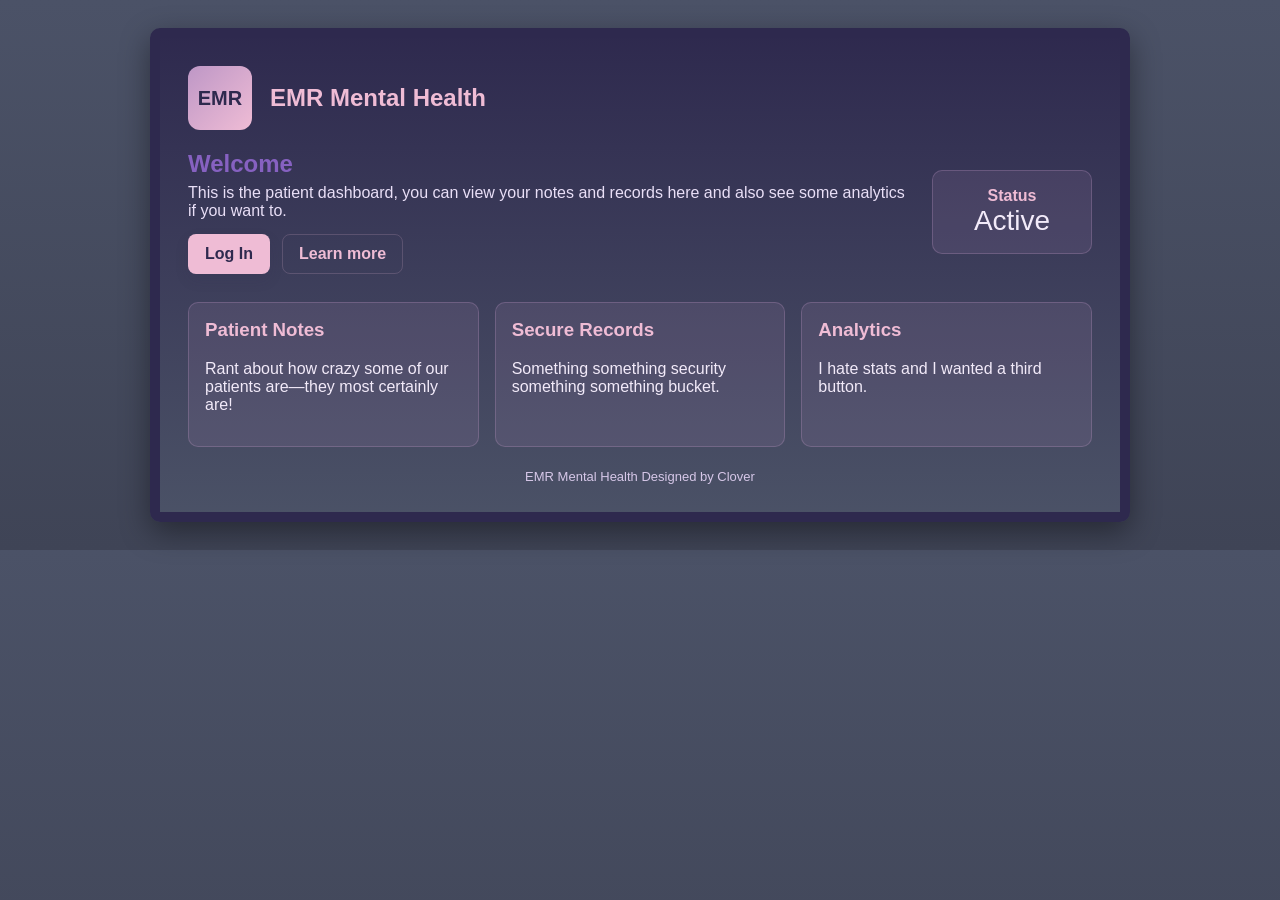
==== index.html @ 2f7600e8 "Remove button span from Patient Notes section Signed-off-by: Kamiah Long <klong16@leomail.tamuc.edu>" ====
<!--This is the main patient dashboard file-->
<!DOCTYPE html>
<html lang="en">
<head>
    <meta charset="utf-8">
    <meta name="viewport" content="width=device-width,initial-scale=1">
    <title>EMR MENTAL HEALTH</title>
    <style>
        :root{
            --space-indigo: #2E294E;
            --pastel-petal: #EFBCD5;
            --lilac: #BE97C6;
            --lavender: #8661C1;
            --charcoal: #4B5267;
            --bg: var(--charcoal);
            --card-bg: rgba(190,151,198,0.12);
            --max-width: 980px;
        }

        *{box-sizing:border-box}

        body{
            margin:0;
            font-family: Inter, 'Comic Sans MS', sans-serif;
            background: linear-gradient(180deg,var(--bg),#3f4456);
            color: var(--lavender);
            padding:28px;
            display:flex;
            justify-content:center;
        }

        .page{
            width:100%;
            max-width:var(--max-width);
            border:10px solid var(--space-indigo);
            border-radius:10px;
            background: linear-gradient(180deg, rgba(46,41,78,0.98), rgba(75,82,103,0.95));
            padding:28px;
            box-shadow: 0 10px 30px rgba(0,0,0,0.4);
        }

        header{
            display:flex;
            align-items:center;
            gap:18px;
            margin-bottom:20px;
        }

        .logo{
            width:64px;
            height:64px;
            border-radius:12px;
            background: linear-gradient(135deg,var(--lilac),var(--pastel-petal));
            display:flex;
            align-items:center;
            justify-content:center;
            font-weight:700;
            color:var(--space-indigo);
            font-size:20px;
        }

        h1{margin:0;font-size:24px;color:var(--pastel-petal)}

        .hero{
            display:flex;
            gap:20px;
            align-items:center;
            justify-content:space-between;
            margin:18px 0 28px;
        }

        .hero .intro{flex:1}

        .actions{display:flex;gap:12px;margin-top:14px}

        .btn{
            display:inline-flex;
            align-items:center;
            gap:8px;
            background:var(--pastel-petal);
            color:var(--space-indigo);
            padding:10px 16px;
            border-radius:8px;
            border:1px solid transparent;
            cursor:pointer;
            font-weight:600;
            text-decoration:none;
            transition:transform .12s ease, box-shadow .12s ease, opacity .12s ease;
            box-shadow: 0 6px 14px rgba(46,41,78,0.12);
        }

        .btn:hover{
            transform:translateY(-2px);
            box-shadow: 0 14px 30px rgba(46,41,78,0.18);
        }

        .btn.secondary{
            background:transparent;
            color:var(--pastel-petal);
            border-color: rgba(239,188,213,0.18);
            box-shadow:none;
        }

        .features{
            display:grid;
            grid-template-columns:repeat(auto-fit,minmax(220px,1fr));
            gap:16px;
        }

        .card{
            background:var(--card-bg);
            border:1px solid rgba(190,151,198,0.28);
            padding:16px;
            border-radius:10px;
            color:#F2EAF9;
        }

        footer{
            margin-top:22px;
            color:#D6C7E8;
            text-align:center;
            font-size:13px;
        }

        @media (max-width:560px){
            h1{font-size:20px}
            .hero{flex-direction:column;align-items:flex-start}
        }
    </style>
</head>
<body>
    <div class="page">
        <header>
            <div class="logo">EMR</div>
            <div>
                <h1>EMR Mental Health</h1>
            </div>
        </header>

        <section class="hero">
            <div class="intro">
                <h2 style="color:var(--lavender);margin:0 0 6px">Welcome</h2>
                <p style="margin:0;color:#E9DFF7">
                    This is the patient dashboard, you can view your notes and records here and also see some analytics if you want to.
                </p>

               <div class="actions">
                    <a href="login.html" class="btn">Log In</a>
                    <a href="https://docs.google.com/document/d/1b1k0NWspwYsnq8gtGChDM9a-HhbY0ipM/edit?usp=sharing" 
                        class="btn secondary" target="_blank" rel="noopener">
                    Learn more
                    </a>
                </div>
                
            </div>

            <div style="min-width:160px;max-width:220px">
                <div class="card" style="text-align:center">
                    <strong style="display:block;color:var(--pastel-petal)">Status</strong>
                    <span style="font-size:28px">Active</span>
                </div>
            </div>
        </section>

        <section class="features">
            <a href="Patient Notes.html" class="card-link" style="text-decoration: none; color: inherit;">
                <div class="card">
                    <h3 style="margin-top:0; color:var(--pastel-petal)">Patient Notes</h3>
                    <p>Rant about how crazy some of our patients are—they most certainly are!</p>
                </div>
            </a>

            <div class="card">
                <h3 style="margin-top:0;color:var(--pastel-petal)">Secure Records</h3>
                <p>Something something security something something bucket.</p>
            </div>

            <div class="card">
                <h3 style="margin-top:0;color:var(--pastel-petal)">Analytics</h3>
                <p>I hate stats and I wanted a third button.</p>
            </div>
        </section>

        <footer>
            EMR Mental Health Designed by Clover
        </footer>
    </div>
</body>
</html>
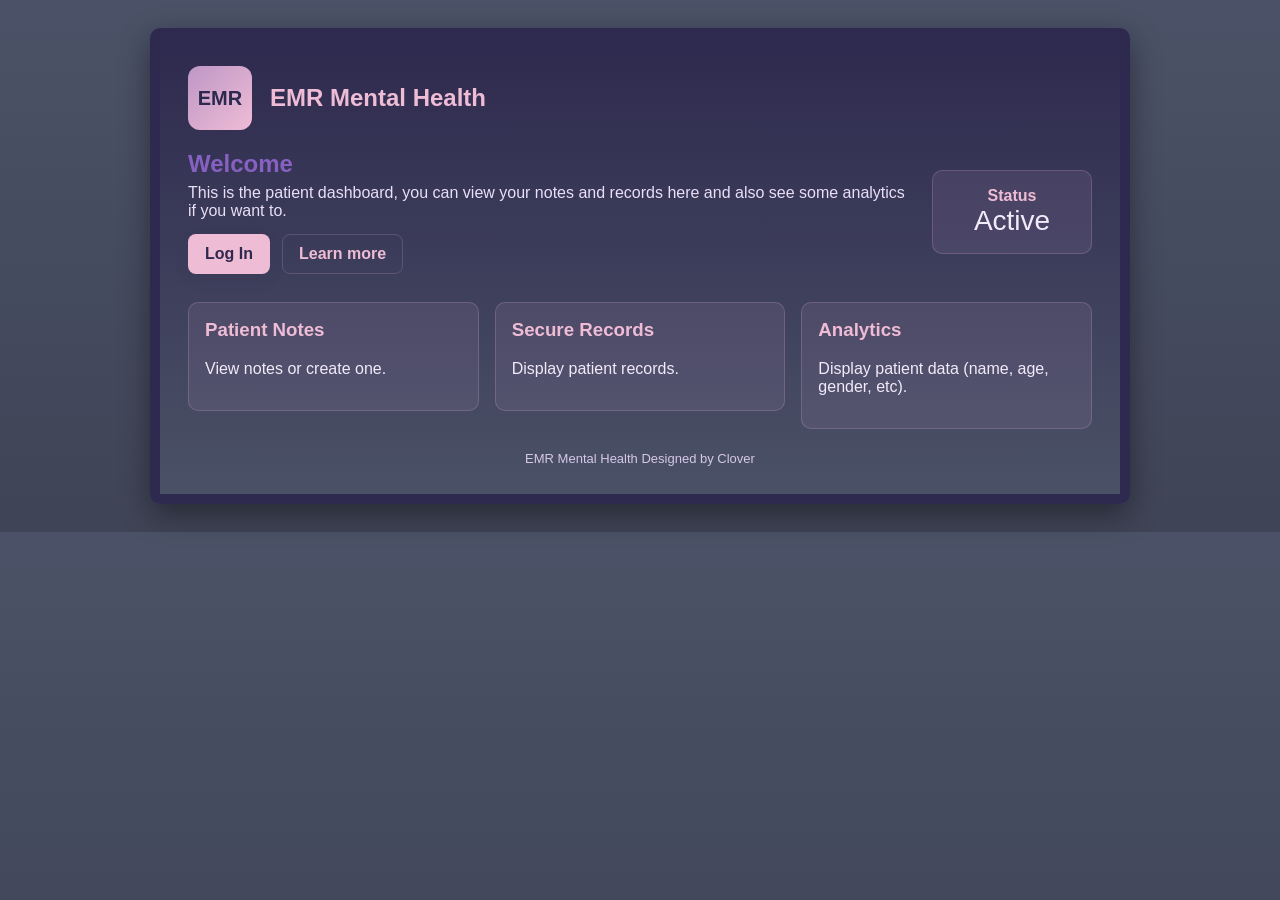
==== commit b4e1c6ec: "Update patient notes and analytics descriptions Signed-off-by: Kamiah Long <klong16@leomail.tamuc.ed" ====
--- a/index.html
+++ b/index.html
@@ -166,19 +166,21 @@
             <a href="Patient Notes.html" class="card-link" style="text-decoration: none; color: inherit;">
                 <div class="card">
                     <h3 style="margin-top:0; color:var(--pastel-petal)">Patient Notes</h3>
-                    <p>Rant about how crazy some of our patients are—they most certainly are!</p>
+                    <p>View notes or create one.</p>
                 </div>
             </a>
 
+            <a href="Secure Records.html" class="card-link" style="text-decoration: none; color: inherit;">
             <div class="card">
                 <h3 style="margin-top:0;color:var(--pastel-petal)">Secure Records</h3>
-                <p>Something something security something something bucket.</p>
+                <p>Display patient records.</p>
             </div>
 
+            <a href="Patient Analytics.html" class="card-link" style="text-decoration: none; color: inherit;">
             <div class="card">
                 <h3 style="margin-top:0;color:var(--pastel-petal)">Analytics</h3>
-                <p>I hate stats and I wanted a third button.</p>
-            </div>
+                <p>Display patient data (name, age, gender, etc). </p>
+            </div>   
         </section>
 
         <footer>
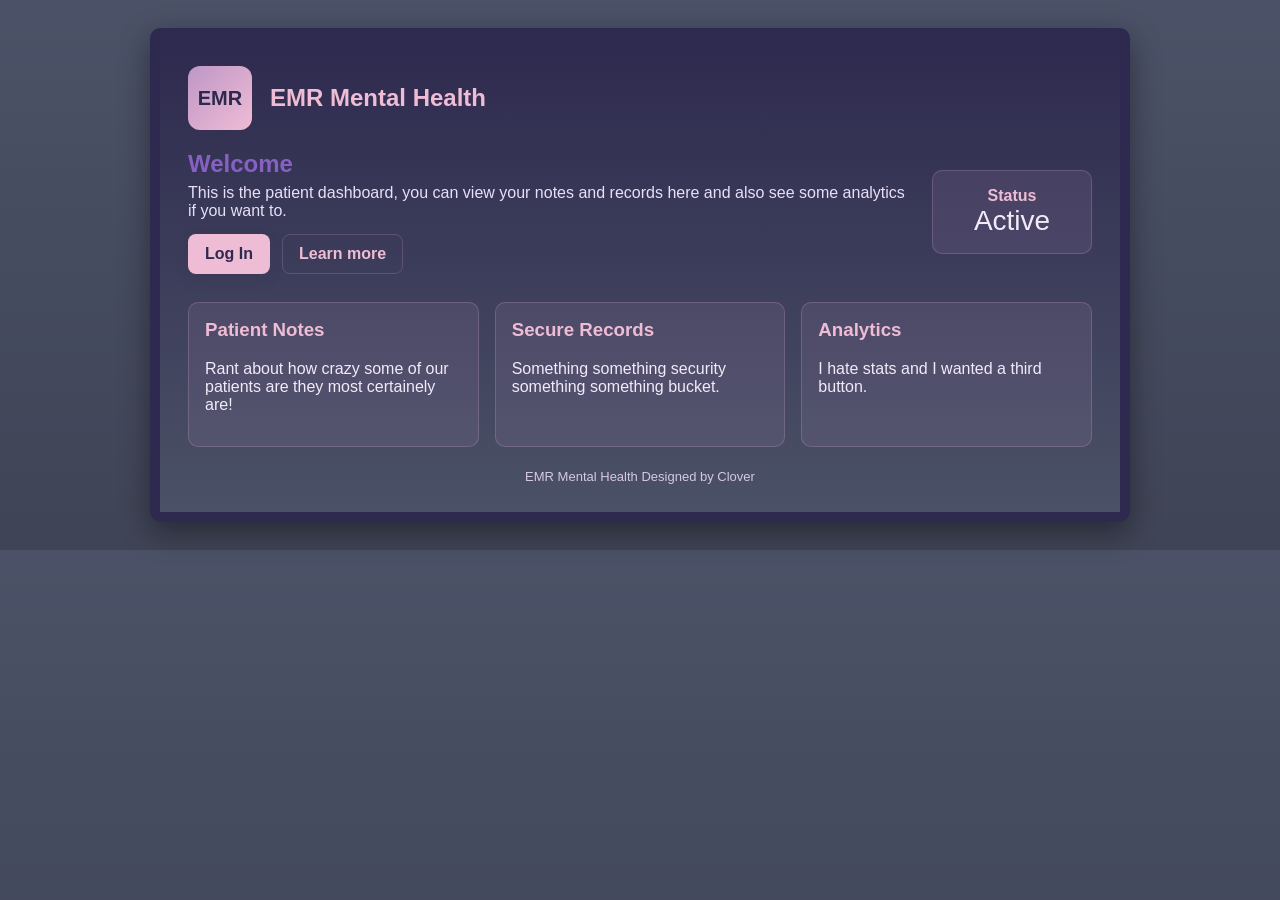
==== commit c62b4606: "implement dashboard users admins doctors basically i make it all centralized on dashboard.php implem" ====
--- a/index.html
+++ b/index.html
@@ -145,13 +145,13 @@
                 </p>
 
                <div class="actions">
-                    <a href="login.html" class="btn">Log In</a>
+                    <a href="login.php" class="btn">Log In</a>
                     <a href="https://docs.google.com/document/d/1b1k0NWspwYsnq8gtGChDM9a-HhbY0ipM/edit?usp=sharing" 
                         class="btn secondary" target="_blank" rel="noopener">
                     Learn more
                     </a>
                 </div>
-                
+
             </div>
 
             <div style="min-width:160px;max-width:220px">
@@ -163,24 +163,20 @@
         </section>
 
         <section class="features">
-            <a href="Patient Notes.html" class="card-link" style="text-decoration: none; color: inherit;">
-                <div class="card">
-                    <h3 style="margin-top:0; color:var(--pastel-petal)">Patient Notes</h3>
-                    <p>View notes or create one.</p>
-                </div>
-            </a>
+            <div class="card">
+                <h3 style="margin-top:0;color:var(--pastel-petal)">Patient Notes</h3>
+                <p>Rant about how crazy some of our patients are they most certainely are!</p>
+            </div>
 
-            <a href="Secure Records.html" class="card-link" style="text-decoration: none; color: inherit;">
             <div class="card">
                 <h3 style="margin-top:0;color:var(--pastel-petal)">Secure Records</h3>
-                <p>Display patient records.</p>
+                <p>Something something security something something bucket.</p>
             </div>
 
-            <a href="Patient Analytics.html" class="card-link" style="text-decoration: none; color: inherit;">
             <div class="card">
                 <h3 style="margin-top:0;color:var(--pastel-petal)">Analytics</h3>
-                <p>Display patient data (name, age, gender, etc). </p>
-            </div>   
+                <p>I hate stats and I wanted a third button.</p>
+            </div>
         </section>
 
         <footer>
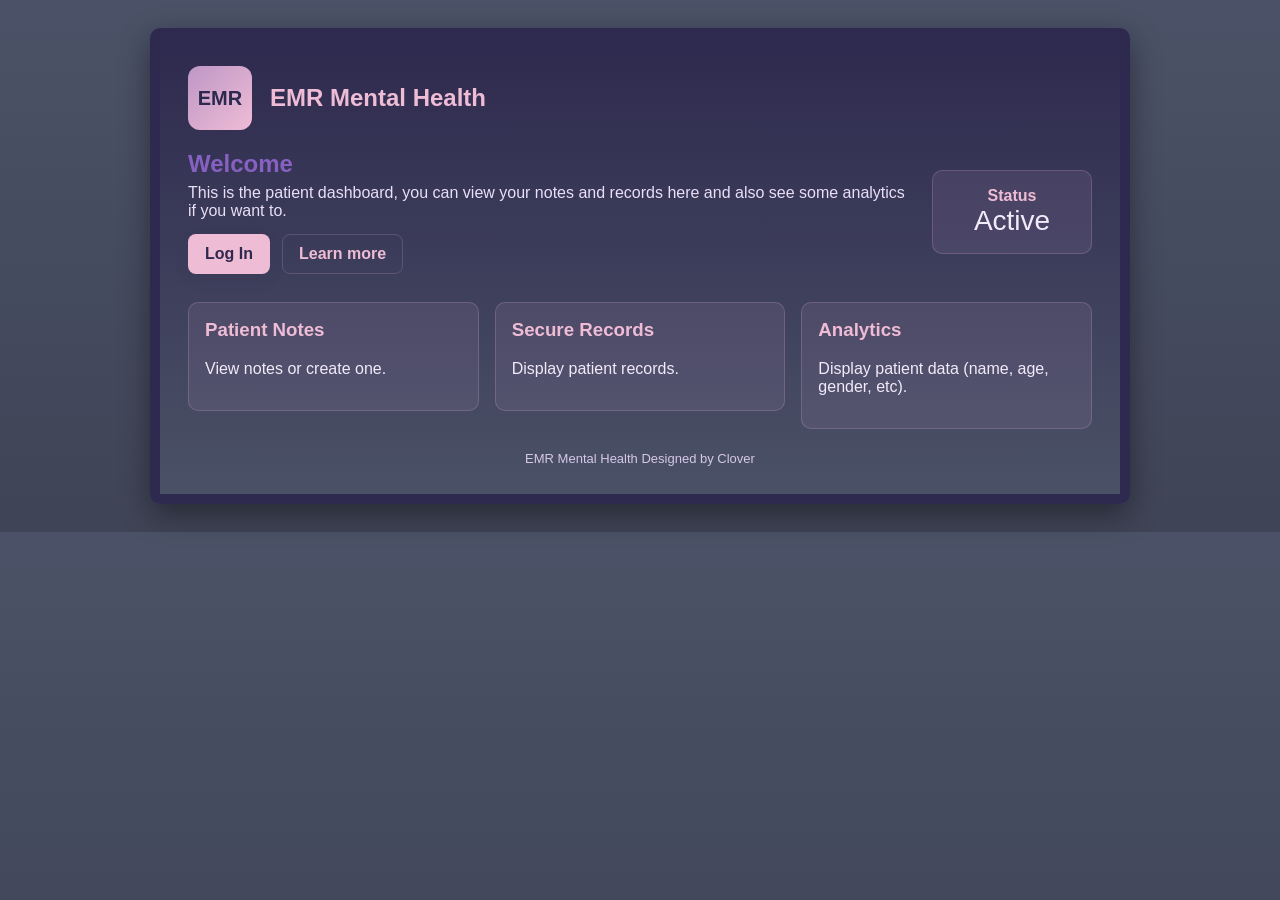
==== commit f348a5b6: "Merge branch 'master' of https://github.com/KamiahL-6869/EMR-Mental-Health" ====
--- a/index.html
+++ b/index.html
@@ -151,7 +151,7 @@
                     Learn more
                     </a>
                 </div>
-
+                
             </div>
 
             <div style="min-width:160px;max-width:220px">
@@ -163,20 +163,26 @@
         </section>
 
         <section class="features">
-            <div class="card">
-                <h3 style="margin-top:0;color:var(--pastel-petal)">Patient Notes</h3>
-                <p>Rant about how crazy some of our patients are they most certainely are!</p>
-            </div>
+            <a href="Patient Notes.html" class="card-link" style="text-decoration: none; color: inherit;">
+                <div class="card">
+                    <h3 style="margin-top:0; color:var(--pastel-petal)">Patient Notes</h3>
+                    <p>View notes or create one.</p>
+                </div>
+            </a>
 
+            <a href="Secure Records.html" class="card-link" style="text-decoration: none; color: inherit;">
             <div class="card">
                 <h3 style="margin-top:0;color:var(--pastel-petal)">Secure Records</h3>
-                <p>Something something security something something bucket.</p>
+                <p>Display patient records.</p>
             </div>
+            </a>
 
+            <a href="Patient Analytics.html" class="card-link" style="text-decoration: none; color: inherit;">
             <div class="card">
                 <h3 style="margin-top:0;color:var(--pastel-petal)">Analytics</h3>
-                <p>I hate stats and I wanted a third button.</p>
+                <p>Display patient data (name, age, gender, etc). </p>
             </div>
+            </a>
         </section>
 
         <footer>
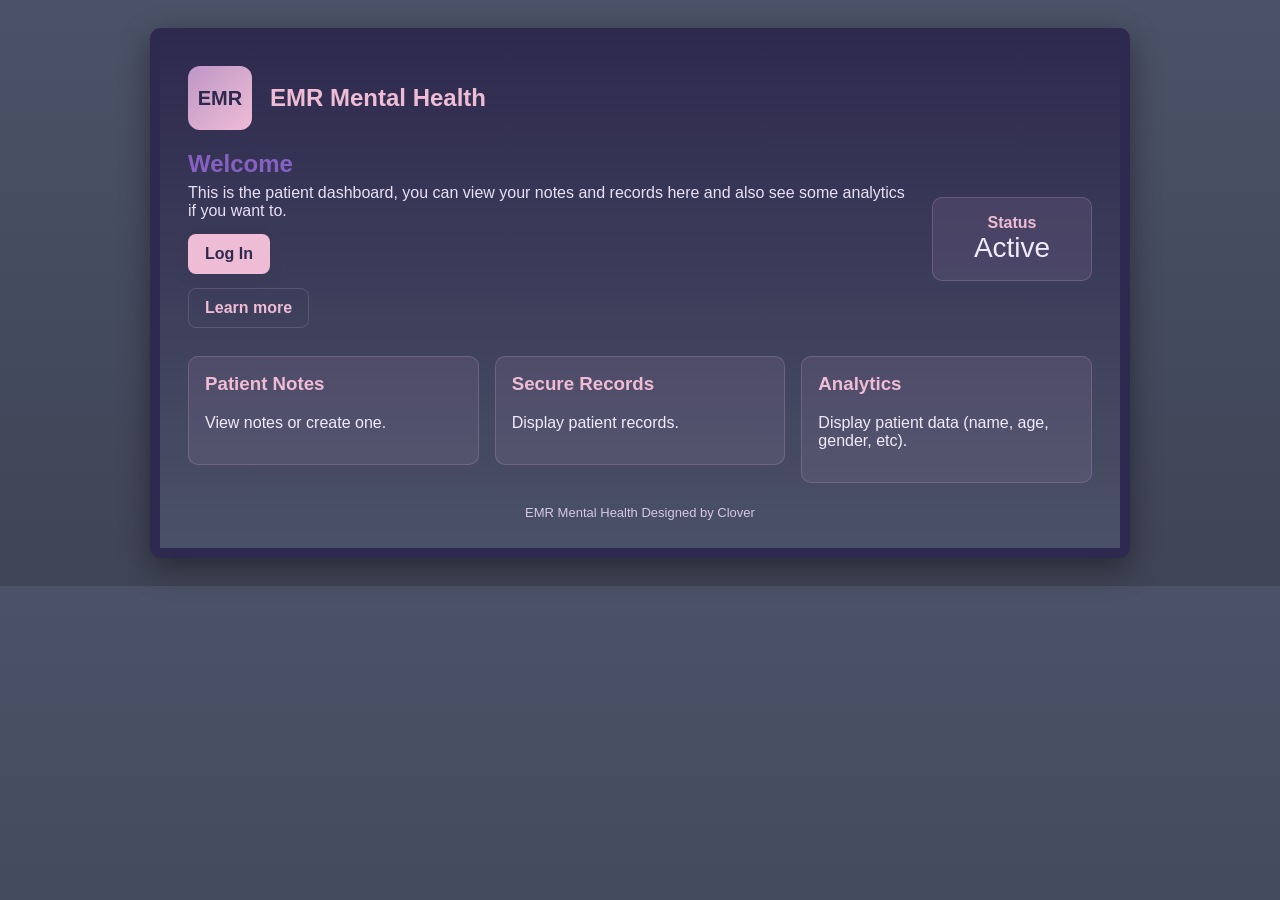
==== commit 524e3a11: "Add 'Learn more' link to actions section Signed-off-by: Kamiah Long <klong16@leomail.tamuc.edu>" ====
--- a/index.html
+++ b/index.html
@@ -146,6 +146,9 @@
 
                <div class="actions">
                     <a href="login.php" class="btn">Log In</a>
+               </div>
+
+                <div class="actions">
                     <a href="https://docs.google.com/document/d/1b1k0NWspwYsnq8gtGChDM9a-HhbY0ipM/edit?usp=sharing" 
                         class="btn secondary" target="_blank" rel="noopener">
                     Learn more
